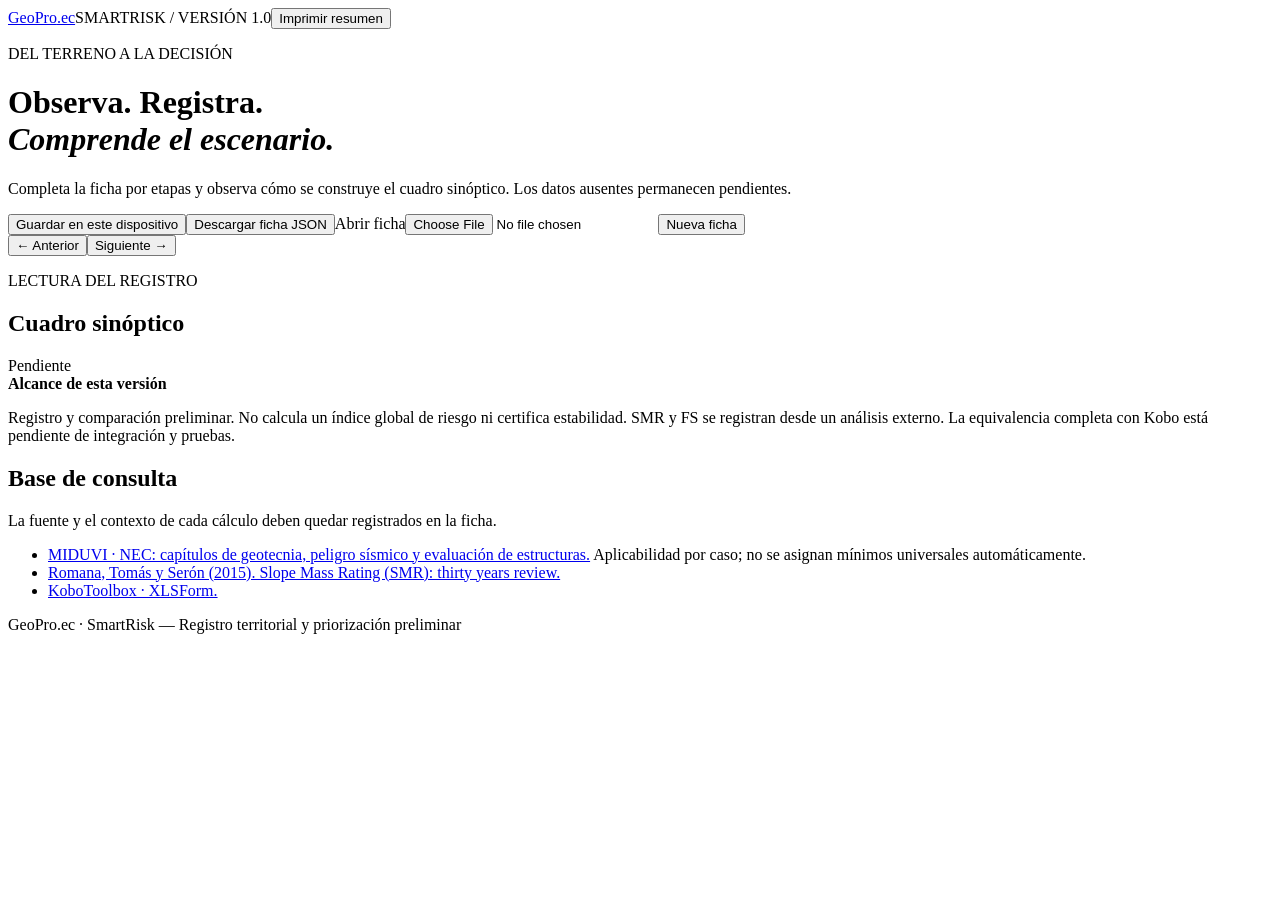
==== index.html @ 634be3dc "Implementar interfaz inicial SmartRisk: index.html" ====
<!doctype html><html lang="es"><head><meta charset="utf-8"><meta name="viewport" content="width=device-width,initial-scale=1"><meta name="description" content="GeoPro.ec SmartRisk: registro guiado y cuadro sinóptico de resultados"><title>SmartRisk · GeoPro.ec</title><link rel="stylesheet" href="style.css"></head><body>
<header><a class="brand" href="https://geopro.ec">GeoPro<span>.ec</span></a><span class="tag">SMARTRISK / VERSIÓN 1.0</span><button id="print" type="button">Imprimir resumen</button></header>
<main><div class="intro"><p class="eyebrow">DEL TERRENO A LA DECISIÓN</p><h1>Observa. Registra.<br><em>Comprende el escenario.</em></h1><p>Completa la ficha por etapas y observa cómo se construye el cuadro sinóptico. Los datos ausentes permanecen pendientes.</p></div>
<div class="toolbar"><button id="save">Guardar en este dispositivo</button><button id="export">Descargar ficha JSON</button><label class="filebutton">Abrir ficha<input type="file" id="import" accept="application/json,.json"></label><button id="reset">Nueva ficha</button><span id="notice" role="status" aria-live="polite"></span></div>
<div class="workspace"><section class="editor" aria-label="Registro guiado"><nav id="steps" aria-label="Etapas"></nav><form id="form"><div id="fields"></div><div class="navigation"><button type="button" id="prev">← Anterior</button><span id="page"></span><button type="button" id="next">Siguiente →</button></div></form></section>
<aside aria-label="Cuadro sinóptico" class="summary"><div class="summary-head"><p class="eyebrow">LECTURA DEL REGISTRO</p><h2>Cuadro sinóptico</h2><span id="status" class="pill">Pendiente</span></div><div id="tree"></div><div class="limits"><strong>Alcance de esta versión</strong><p>Registro y comparación preliminar. No calcula un índice global de riesgo ni certifica estabilidad. SMR y FS se registran desde un análisis externo. La equivalencia completa con Kobo está pendiente de integración y pruebas.</p></div></aside></div>
<section class="references"><h2>Base de consulta</h2><p>La fuente y el contexto de cada cálculo deben quedar registrados en la ficha.</p><ul><li><a href="https://www.mit.gob.ec/norma-ecuatoriana-de-la-construccion/">MIDUVI · NEC: capítulos de geotecnia, peligro sísmico y evaluación de estructuras.</a> Aplicabilidad por caso; no se asignan mínimos universales automáticamente.</li><li><a href="https://personal.ua.es/es/roberto-tomas/documentos/isrm-smr.pdf">Romana, Tomás y Serón (2015). Slope Mass Rating (SMR): thirty years review.</a></li><li><a href="https://support.kobotoolbox.org/xlsform_with_kobotoolbox.html">KoboToolbox · XLSForm.</a></li></ul></section>
</main><footer>GeoPro.ec · SmartRisk — Registro territorial y priorización preliminar</footer><script src="engine.js"></script><script src="app.js"></script></body></html>
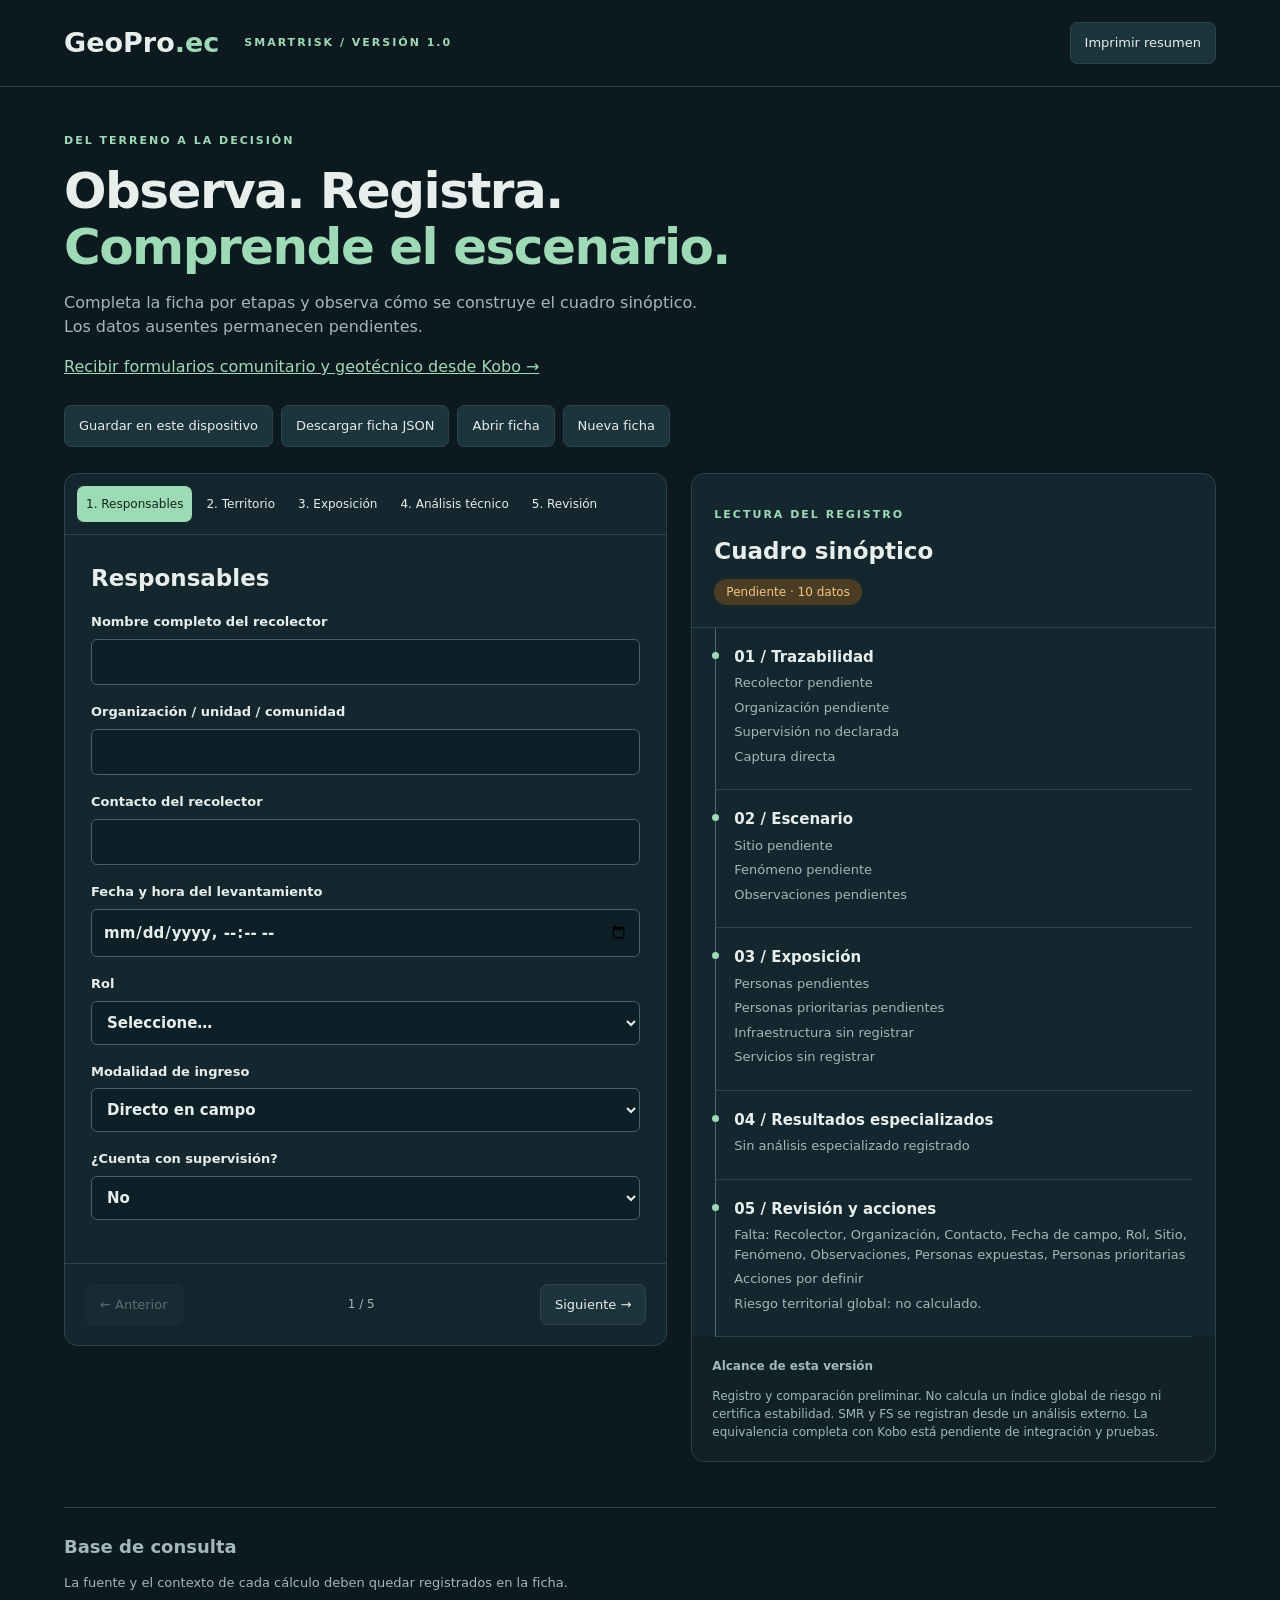
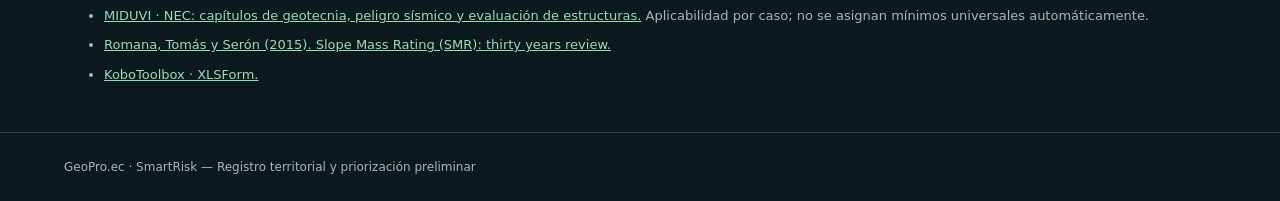
==== commit 9e9cbac2: "Agregar acceso al receptor de los dos formularios Kobo" ====
--- a/index.html
+++ b/index.html
@@ -1,7 +1,7 @@
 <!doctype html><html lang="es"><head><meta charset="utf-8"><meta name="viewport" content="width=device-width,initial-scale=1"><meta name="description" content="GeoPro.ec SmartRisk: registro guiado y cuadro sinóptico de resultados"><title>SmartRisk · GeoPro.ec</title><link rel="stylesheet" href="style.css"></head><body>
 <header><a class="brand" href="https://geopro.ec">GeoPro<span>.ec</span></a><span class="tag">SMARTRISK / VERSIÓN 1.0</span><button id="print" type="button">Imprimir resumen</button></header>
 <main><div class="intro"><p class="eyebrow">DEL TERRENO A LA DECISIÓN</p><h1>Observa. Registra.<br><em>Comprende el escenario.</em></h1><p>Completa la ficha por etapas y observa cómo se construye el cuadro sinóptico. Los datos ausentes permanecen pendientes.</p></div>
-<div class="toolbar"><button id="save">Guardar en este dispositivo</button><button id="export">Descargar ficha JSON</button><label class="filebutton">Abrir ficha<input type="file" id="import" accept="application/json,.json"></label><button id="reset">Nueva ficha</button><span id="notice" role="status" aria-live="polite"></span></div>
+<p><a href="recepcion-kobo.html">Recibir formularios comunitario y geotécnico desde Kobo →</a></p><div class="toolbar"><button id="save">Guardar en este dispositivo</button><button id="export">Descargar ficha JSON</button><label class="filebutton">Abrir ficha<input type="file" id="import" accept="application/json,.json"></label><button id="reset">Nueva ficha</button><span id="notice" role="status" aria-live="polite"></span></div>
 <div class="workspace"><section class="editor" aria-label="Registro guiado"><nav id="steps" aria-label="Etapas"></nav><form id="form"><div id="fields"></div><div class="navigation"><button type="button" id="prev">← Anterior</button><span id="page"></span><button type="button" id="next">Siguiente →</button></div></form></section>
 <aside aria-label="Cuadro sinóptico" class="summary"><div class="summary-head"><p class="eyebrow">LECTURA DEL REGISTRO</p><h2>Cuadro sinóptico</h2><span id="status" class="pill">Pendiente</span></div><div id="tree"></div><div class="limits"><strong>Alcance de esta versión</strong><p>Registro y comparación preliminar. No calcula un índice global de riesgo ni certifica estabilidad. SMR y FS se registran desde un análisis externo. La equivalencia completa con Kobo está pendiente de integración y pruebas.</p></div></aside></div>
 <section class="references"><h2>Base de consulta</h2><p>La fuente y el contexto de cada cálculo deben quedar registrados en la ficha.</p><ul><li><a href="https://www.mit.gob.ec/norma-ecuatoriana-de-la-construccion/">MIDUVI · NEC: capítulos de geotecnia, peligro sísmico y evaluación de estructuras.</a> Aplicabilidad por caso; no se asignan mínimos universales automáticamente.</li><li><a href="https://personal.ua.es/es/roberto-tomas/documentos/isrm-smr.pdf">Romana, Tomás y Serón (2015). Slope Mass Rating (SMR): thirty years review.</a></li><li><a href="https://support.kobotoolbox.org/xlsform_with_kobotoolbox.html">KoboToolbox · XLSForm.</a></li></ul></section>
--- a/style.css
+++ b/style.css
@@ -0,0 +1 @@
+:root{--bg:#0c191e;--panel:#14272e;--line:#2c434a;--ink:#e7eeeb;--muted:#a3b8b8;--accent:#9ddbb7;--warn:#f3c581;--red:#ff9d95}*{box-sizing:border-box}body{margin:0;background:var(--bg);color:var(--ink);font:16px/1.5 system-ui,sans-serif}header{border-bottom:1px solid var(--line);padding:22px 5%;display:flex;align-items:center;gap:25px}.brand{font-size:27px;font-weight:800;text-decoration:none;color:var(--ink)}.brand span,em{color:var(--accent)}.tag,.eyebrow{font-size:11px;letter-spacing:2px;font-weight:700;color:var(--accent)}header button{margin-left:auto}main{max-width:1440px;margin:auto;padding:35px 5%}.intro{max-width:770px}h1{font-size:clamp(30px,4vw,50px);line-height:1.12;letter-spacing:-1.5px;margin:14px 0}em{font-style:normal}.intro>p:last-child{color:var(--muted);max-width:650px}button,.filebutton{border:1px solid var(--line);border-radius:7px;padding:10px 14px;background:#1c343b;color:var(--ink);font:inherit;font-size:13px;cursor:pointer}button:hover,.filebutton:hover{border-color:var(--accent)}button:focus-visible,input:focus-visible,select:focus-visible,textarea:focus-visible,a:focus-visible{outline:3px solid var(--accent);outline-offset:3px}button:disabled{opacity:.35;cursor:default}.toolbar{display:flex;gap:8px;flex-wrap:wrap;margin:26px 0}.filebutton input{width:0;opacity:0;position:absolute}.filebutton:focus-within{outline:3px solid var(--accent)}#notice{font-size:12px;color:var(--accent);align-self:center}.workspace{display:grid;grid-template-columns:minmax(0,1.15fr) minmax(320px,1fr);gap:24px;align-items:start}.editor,.summary{border:1px solid var(--line);border-radius:13px;background:var(--panel);overflow:hidden}nav{display:flex;flex-wrap:wrap;border-bottom:1px solid var(--line);padding:12px;gap:5px}nav button{border:0;background:transparent;font-size:12px;padding:9px}nav button.active{background:var(--accent);color:#10251b}#fields{padding:26px;min-height:420px}h2{font-size:23px;margin:0 0 10px}h3{font-size:15px;margin:0}label.field{display:block;margin:17px 0;font-size:13px;font-weight:600}input,select,textarea{display:block;width:100%;margin-top:7px;border:1px solid #45616a;border-radius:6px;background:#0e2027;color:var(--ink);padding:11px;font:inherit;font-size:15px}textarea{min-height:95px;resize:vertical}.hint{font-size:12px;color:var(--muted);font-weight:400;margin:6px 0}.navigation{display:flex;align-items:center;justify-content:space-between;padding:20px;border-top:1px solid var(--line)}#page{font-size:12px;color:var(--muted)}.summary{position:sticky;top:20px}.summary-head{padding:22px;border-bottom:1px solid var(--line)}.pill{display:inline-block;border-radius:20px;padding:4px 12px;font-size:12px;background:#4b3d24;color:var(--warn)}.branch{margin:0 23px;padding:18px 0 18px 18px;border-left:1px solid #4b6a68;border-bottom:1px solid var(--line);position:relative}.branch:before{content:'';position:absolute;left:-4px;top:24px;width:7px;height:7px;border-radius:50%;background:var(--accent)}.branch p{margin:5px 0;font-size:13px;color:var(--muted);overflow-wrap:anywhere}.branch.alert:before{background:var(--red)}.branch.alert h3{color:var(--red)}.limits{padding:20px;background:#102128;font-size:12px;color:var(--muted)}.limits p{margin-bottom:0}.references{margin-top:45px;padding-top:25px;border-top:1px solid var(--line);font-size:13px;color:var(--muted)}.references h2{font-size:18px}a{color:var(--accent)}li{margin:10px 0}footer{padding:25px 5%;font-size:12px;color:var(--muted);border-top:1px solid var(--line)}.review-list{font-size:13px}.error{color:var(--red)}@media(max-width:850px){.workspace{grid-template-columns:1fr}.summary{position:static}.tag{display:none}main{padding:25px 4%}header{padding:16px 4%}header button{font-size:11px}.intro h1{font-size:34px}}@media print{body{background:white;color:#111}header button,.toolbar,.editor,.intro,.references,footer{display:none}.workspace{display:block}.summary{position:static;background:white;border-color:#aaa}.summary *{color:#111!important}.limits{background:white}.summary-head{padding:10px}.branch{break-inside:avoid}main{padding:0}.pill{background:none}a{color:#111}}
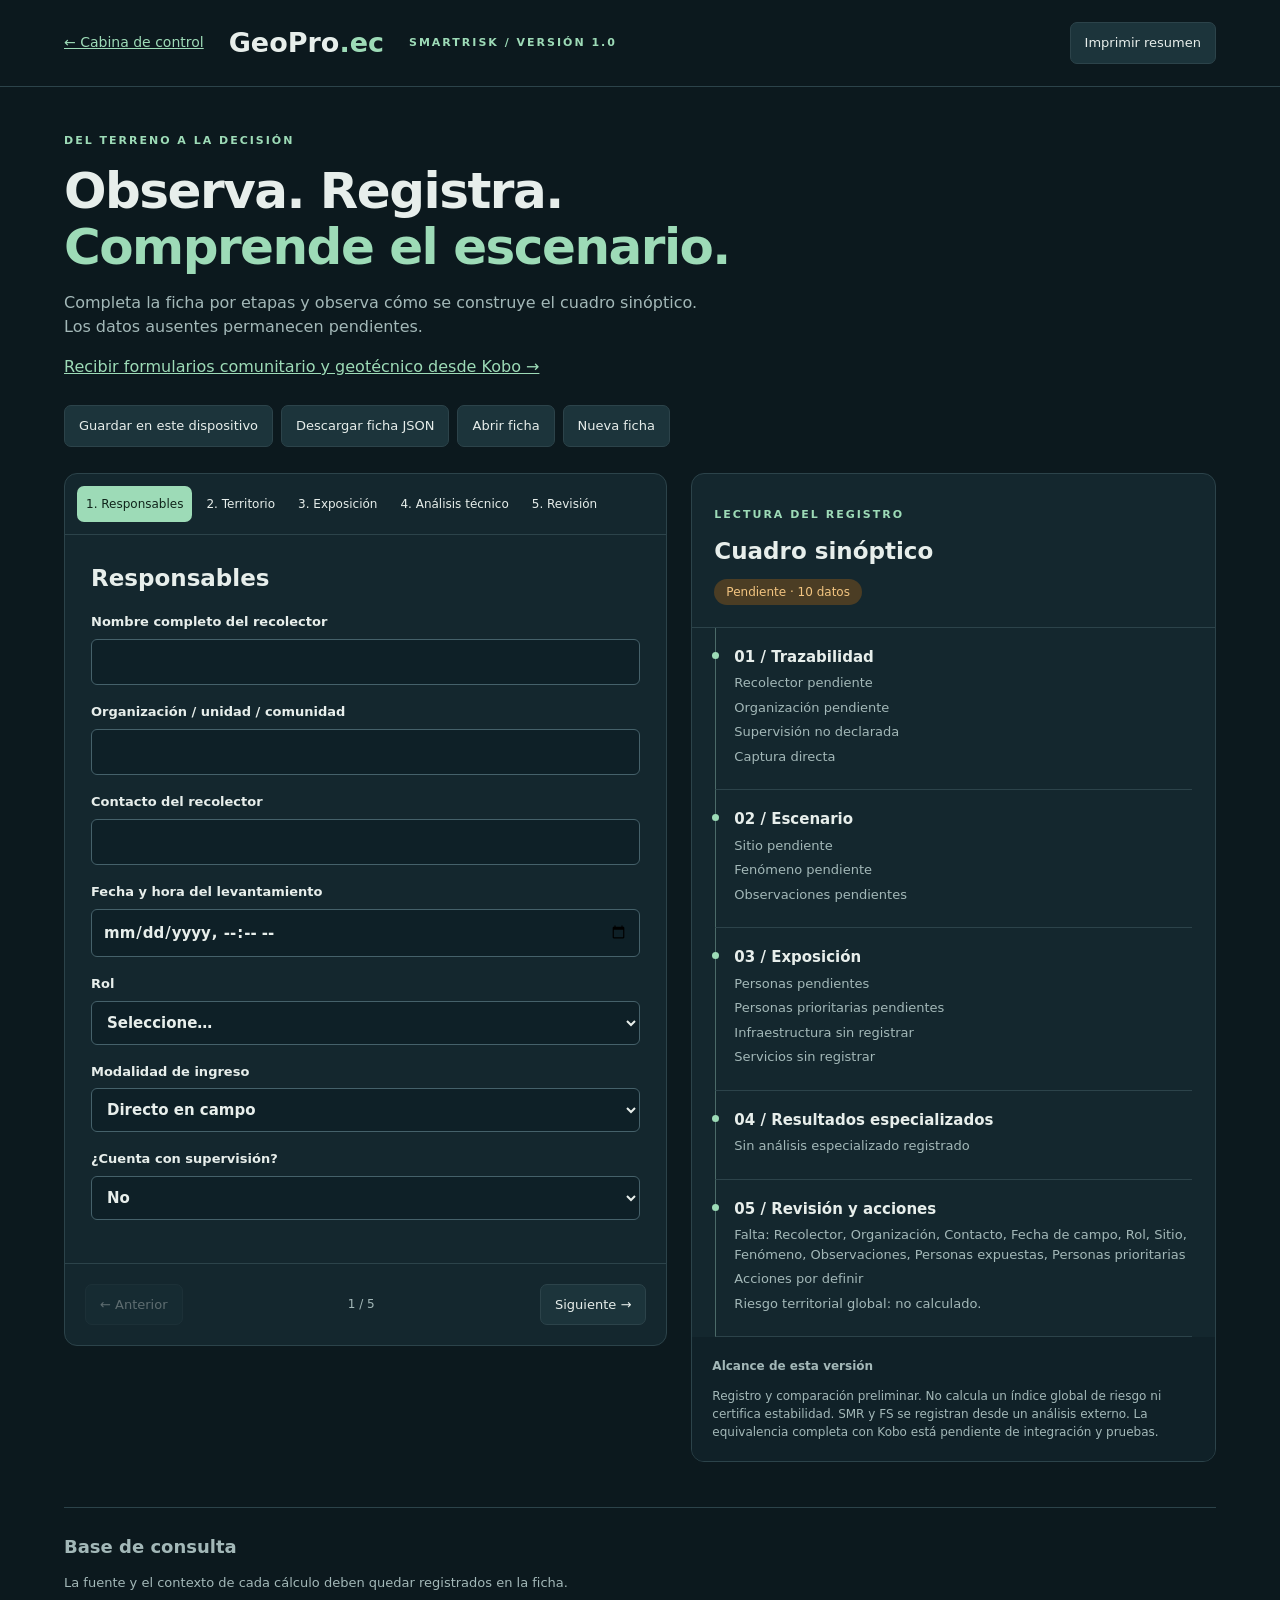
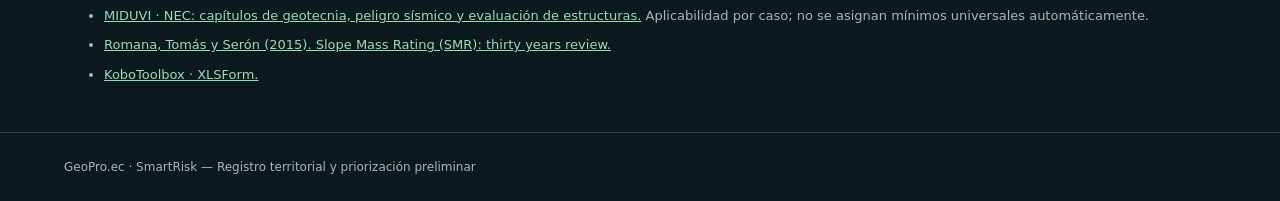
==== commit 7784bde2: "Vincular index.html con la cabina de control" ====
--- a/index.html
+++ b/index.html
@@ -1,5 +1,5 @@
 <!doctype html><html lang="es"><head><meta charset="utf-8"><meta name="viewport" content="width=device-width,initial-scale=1"><meta name="description" content="GeoPro.ec SmartRisk: registro guiado y cuadro sinóptico de resultados"><title>SmartRisk · GeoPro.ec</title><link rel="stylesheet" href="style.css"></head><body>
-<header><a class="brand" href="https://geopro.ec">GeoPro<span>.ec</span></a><span class="tag">SMARTRISK / VERSIÓN 1.0</span><button id="print" type="button">Imprimir resumen</button></header>
+<header><a href="cabina.html" style="font-size:14px">← Cabina de control</a><a class="brand" href="https://geopro.ec">GeoPro<span>.ec</span></a><span class="tag">SMARTRISK / VERSIÓN 1.0</span><button id="print" type="button">Imprimir resumen</button></header>
 <main><div class="intro"><p class="eyebrow">DEL TERRENO A LA DECISIÓN</p><h1>Observa. Registra.<br><em>Comprende el escenario.</em></h1><p>Completa la ficha por etapas y observa cómo se construye el cuadro sinóptico. Los datos ausentes permanecen pendientes.</p></div>
 <p><a href="recepcion-kobo.html">Recibir formularios comunitario y geotécnico desde Kobo →</a></p><div class="toolbar"><button id="save">Guardar en este dispositivo</button><button id="export">Descargar ficha JSON</button><label class="filebutton">Abrir ficha<input type="file" id="import" accept="application/json,.json"></label><button id="reset">Nueva ficha</button><span id="notice" role="status" aria-live="polite"></span></div>
 <div class="workspace"><section class="editor" aria-label="Registro guiado"><nav id="steps" aria-label="Etapas"></nav><form id="form"><div id="fields"></div><div class="navigation"><button type="button" id="prev">← Anterior</button><span id="page"></span><button type="button" id="next">Siguiente →</button></div></form></section>
